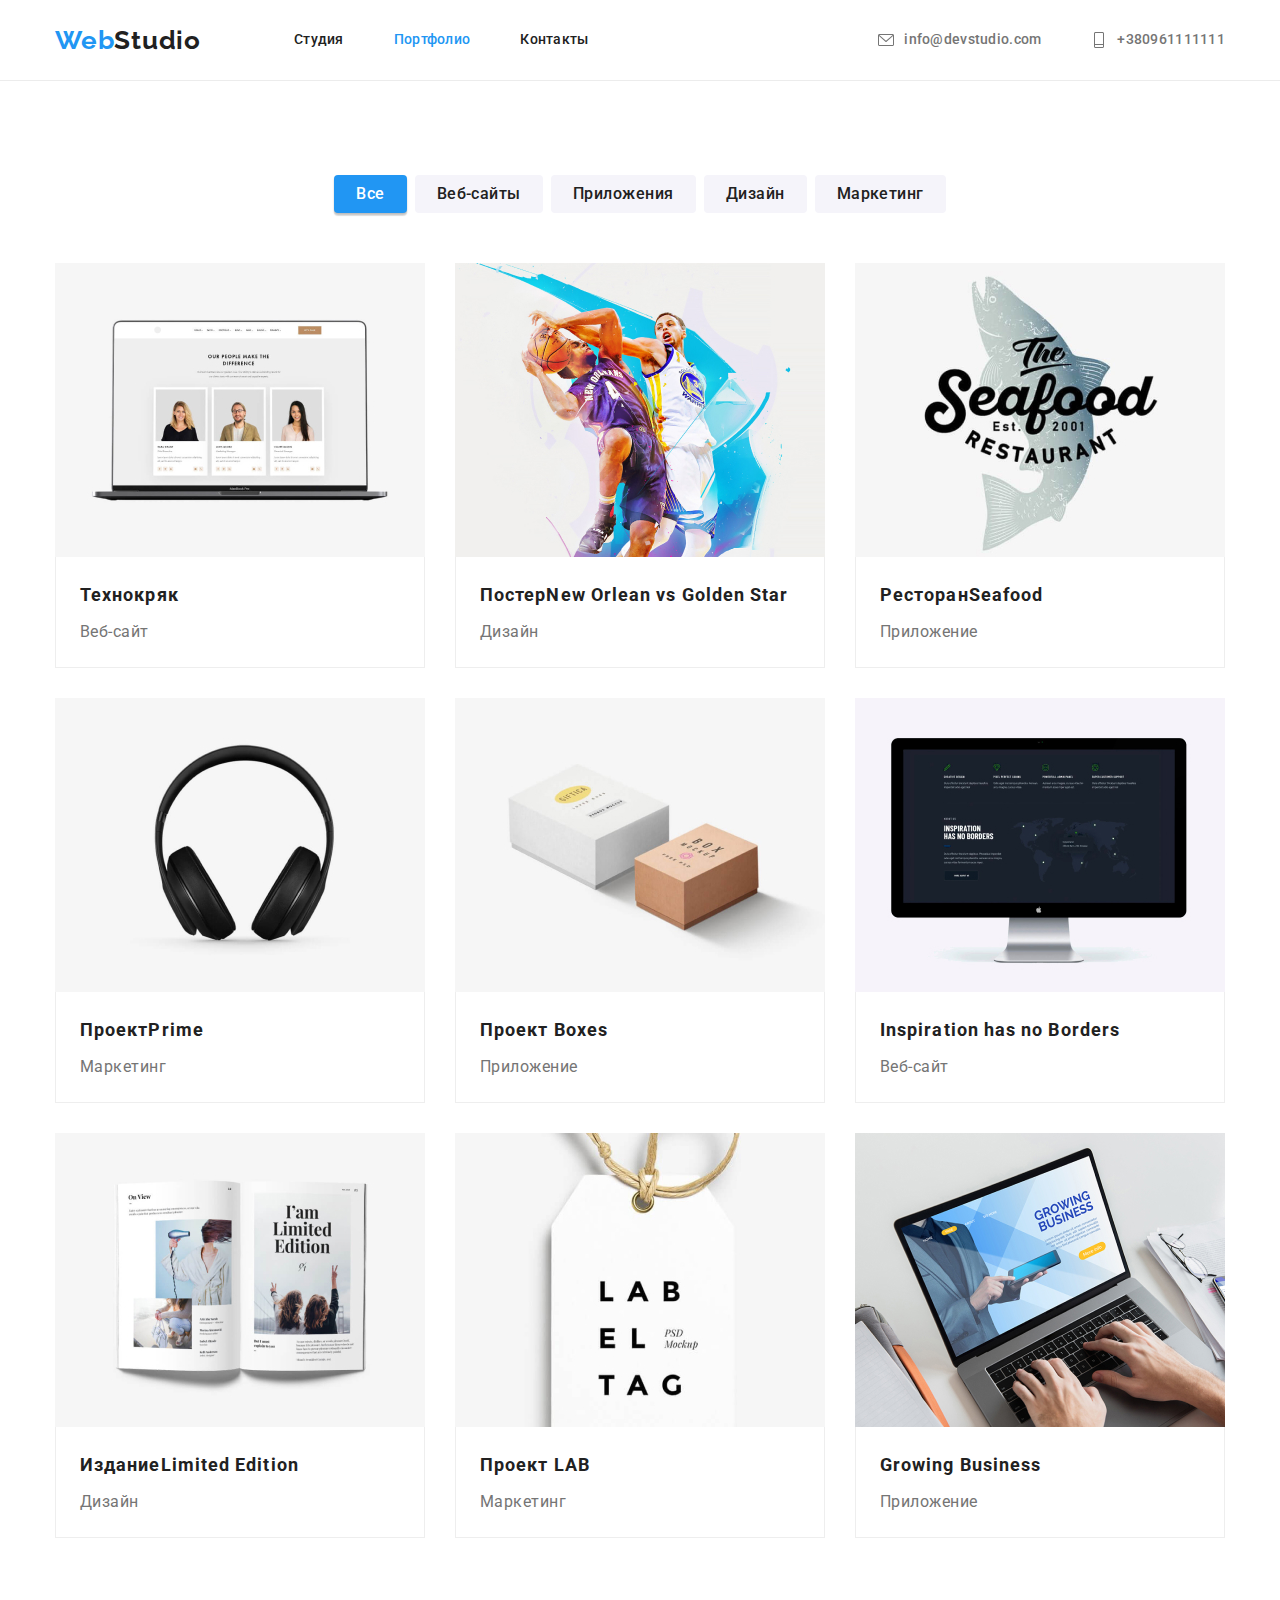
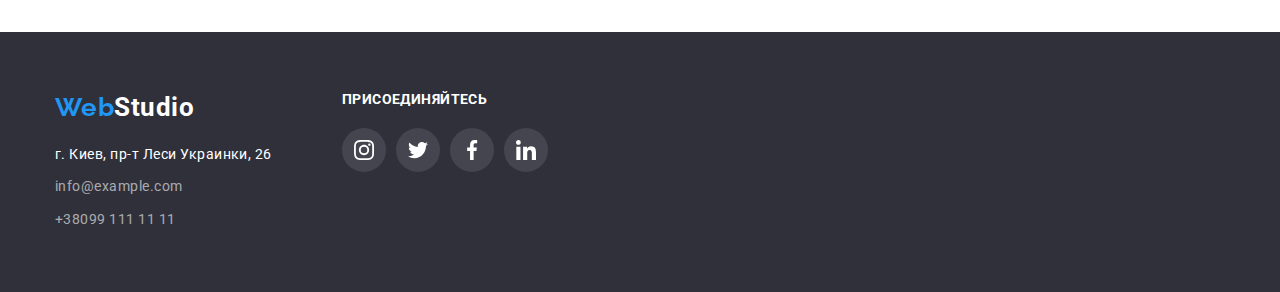
==== portfolio.html @ 5ae1af16 "hw5" ====
<!DOCTYPE html>
<html lang="ru">
<head>
    <meta charset="UTF-8">
    <meta http-equiv="X-UA-Compatible" content="IE=edge">
    <meta name="viewport" content="width=device-width, initial-scale=1.0">
    <title>Portfolio</title>
    <link href="https://fonts.googleapis.com/css2?family=Raleway:wght@700&family=Roboto:wght@400;500;700;900&display=swap" rel="stylesheet">
    <link rel="stylesheet" href="./css/modern-normalize.css">
    <link rel="stylesheet" href="./css/style.css">
    
</head>
<body>
<!-- Шапка сайта -->
     <header class="header">
       <div class="container">
           <div class="main-nav">
                <nav class="main-nav">
                    
                    <a href="" lang="en" class="logo"><span class="name_logo">Web</span>Studio</a> 
                    <ul class="site-nav list">
                        <li class="item-site-nav"><a href="./index.html" class="link">Студия</a></li>
                        <li class="item-site-nav"><a href="./portfolio.html" class="link current">Портфолио</a></li>
                        <li class="item-site-nav"><a href="" class="link">Контакты</a></li>           
                    </ul>             
                </nav>
                <ul class="cont-nav list">
                    <li class="item-site-nav ">
                            
                        <a href="mailto:info@devstudio.com" class="cont-link mail hover">
                            <svg class="contact-item" width="16px" height="12px">
                                <use href="./images/symbol.svg#icon-envelope"></use>
                            </svg>info@devstudio.com</a></li>
                    <li class="item-site-nav "><a href="tel:+380961111111" class="cont-link telephone">
                            <svg class="contact-item" width="16px" height="12px">
                                <use href="./images/symbol.svg#icon-telephone"></use>
                            </svg>+380961111111</a></li>
                </ul>
        </div>
    </header>

    <main>
       
        <section class="section">
            <div class="container">
                <h1 class="portfolio-hero visual-hidden">Наші роботи</h1>
                <ul class="btn-list list">
                    <li class="btn-click">
                        <button type="button" class="btn pointer current-active">Все</button>
                    </li>
                    <li class="btn-click">
                        <button type="button" class="btn pointer">Веб-сайты</button>
                    </li>
                    <li class="btn-click">
                        <button type="button" class="btn pointer">Приложения</button>
                    </li>
                    <li class="btn-click">
                        <button type="button" class="btn pointer">Дизайн</button>
                    </li>
                    <li class="btn-click">
                        <button type="button" class="btn pointer">Маркетинг</button>
                    </li>
                    
                </ul>

                <ul class="work-portfolio list">
                    <li class="bg-card"> 
                        <a href="#" class="portfolio-list">
                            <img src="./images/tech_cryak.jpg" alt="Розробка Веб-сайтів" width="370" class="work-card">
                            <div class="card-container"> 
                                <h2 class="work-title">Технокряк</h2>
                                <p class="work-paragraph" >Веб-сайт</p>
                            </div>
                        </a>
                    </li>
                    <li class="bg-card"> 
                        <a href="" class="portfolio-list">
                            <img src="./images/basketball.jpg" alt="Дизайн постерів" width="370" class="work-card">
                            <div class="card-container"> 
                                <h2 class="work-title">Постер<span lang="en">New Orlean vs Golden Star</span></h2>
                                <p class="work-paragraph" >Дизайн</p>
                            </div>
                        </a>
                    </li>
                    <li class="bg-card"> 
                        <a href="" class="portfolio-list">
                            <img src="./images/seafood.jpg" alt="Мобільні додатки закладів харчування" width="370" class="work-card">
                            <div class="card-container"> 
                                <h2 class="work-title">Ресторан<span lang="en">Seafood</span></h2>
                                <p class="work-paragraph" >Приложение</p>
                            </div>
                        </a>
                    </li>
                    <li class="bg-card"> 
                        <a href="" class="portfolio-list">
                            <img src="./images/prime.jpg" alt="Маркетинг" width="370" class="work-card">
                            <div class="card-container"> 
                                <h2 class="work-title">Проект<span lang="en">Prime</span></h2>
                                <p class="work-paragraph" >Маркетинг</p>
                            </div>
                        </a>
                    </li>
                    <li class="bg-card">
                        <a href="" class="portfolio-list">
                        <img src="./images/box.jpg" alt="База зберігання в додатку" width="370" class="work-card">
                        <div class="card-container"> 
                            <h2 class="work-title">Проект <span lang="en">Boxes</span></h2>
                            <p class="work-paragraph" >Приложение</p>
                        </div>
                        </a>
                    </li>
                    <li class="bg-card">
                        <a href="" class="portfolio-list">
                        <img src="./images/inspiration.jpg" alt="Веб-сайт для мотивації" width="370" class="work-card">
                        <div class="card-container">
                            <h2 class="work-title"><span lang="en">Inspiration has no Borders</span></h2>
                            <p class="work-paragraph" >Веб-сайт</p>
                        </div>
                        </a>
                    </li>
                    <li class="bg-card">
                        <a href="" class="portfolio-list">
                            <img src="./images/book.jpg" alt="Дизайн журналів" width="370" class="work-card">
                            <div class="card-container">
                                <h2 class="work-title">Издание<span lang="en">Limited Edition</span></h2>
                                <p class="work-paragraph" >Дизайн</p>
                            </div>
                        </a>
                    </li>
                    <li class="bg-card">
                        <a href="" class="portfolio-list">
                            <img src="./images/labe.jpg" alt="Проект бірок для товарів" width="370" class="work-card">
                            <div class="card-container"> 
                                <h2 class="work-title">Проект LAB</h2>
                                <p class="work-paragraph" >Маркетинг</p>
                            </div>    
                        </a>
                        
                    </li>
                    <li class="bg-card">
                        <a href="" class="portfolio-list">
                            <img src="./images/laptop.jpg" alt="Додатки для бізнесу" width="370" class="work-card">
                            <div class="card-container"> 
                                <h2 class="work-title"><span lang="en">Growing Business</span></h2>
                                <p class="work-paragraph" >Приложение</p>
                            </div>
                        </a>
                    </li>
                </ul>
            </div>
        </section>    
    </main>


    <!-- Подвал -->
    <footer class="footer">
        <div class="container decoration">
                <div>
                    <a href="#" lang="en" class="footer-logo"><span class="name_logo">Web</span>Studio</a>

                    <address>
                        <p class="cont-footer">г. Киев, пр-т Леси Украинки, 26</p>
                        <ul class="list"> 
                            <li class="address-mail"><a href="mailto:info@example.com" class="footer-list">info@example.com</a></li>
                            <li class="address-tel"><a href="tel:+380961111111" class="footer-list">+38099 111 11 11</a></li>
                        </ul>
                    </address>
                </div>
            <div class="social-footer">
                <h3 class="social-footer-title">присоединяйтесь</h3>
                 <ul class="social-footer-block">

                    <li class="social-footer-list"><a href="" class="soc-footer">
                        <svg class="social-footer-link" width="20" height="20">
                            <use href="./images/symbol.svg#icon-instagram">
                            </use>
                        </svg></a></li>

                    <li class="social-footer-list"><a href="" class="soc-footer">
                        <svg class="social-footer-link" width="20" height="20">
                            <use href="./images/symbol.svg#icon-twitter">
                            </use>
                        </svg></a></li>

                    <li class="social-footer-list"><a href="" class="soc-footer">
                        <svg class="social-footer-link" width="20" height="20">
                            <use href="./images/symbol.svg#icon-facebook">
                            </use>
                        </svg></a></li>

                    <li class="social-footer-list"><a href="" class="soc-footer">
                        <svg class="social-footer-link" width="20" height="20">
                            <use href="./images/symbol.svg#icon-linkedin">
                            </use>
                        </svg>
                    </a></li>
                </ul>
            </div> 
        </div>
    </footer>
</body>
</html>
---- css/style.css ----
/* КОЛІР ГОЛОВНОГО ТЕКСТУ #212121 */

/* КОЛІР ДРУГОРЯДНОГО ТЕКСТУ #757575 */

/* Білий колір тексту #FFFFFF */

/* Білий другорядний rgba(255, 255, 255, 0,6); */

/* акцент #2196F3 */

/* Колір сторінки другорядний #F5F4FA */

/* Колір сторінки другорядний #2F303A */



:root {
    --primary-text-color:rgba(117, 117, 117, 1);
    --title-text-color:#212121;
    --accent-color: #2196F3;
    --additional-color:#757575;
    --additional-white-color:#FFFFFF;
    --background-color:#2F303A;
    --background-team-color:#F5F4FA;
    --contact-text-color:#FFFFFF99;
    --bgc-work-card:#EEEEEE;
}

body {
    background-color: var(--additional-white-color);
    color: var(--primary-text-color);
    font-family: 'Roboto', sans-serif;
    letter-spacing: 0.03em;
}

.header {
    border-bottom: 1px solid #ECECEC;
}

.main-nav {
    display: flex;
    align-items: center;
}

.container {
    margin-left: auto;
    margin-right: auto;
    width: 1200px;
    padding-left: 15px;
    padding-right: 15px;
    border-bottom: 4 px solid var(--title-text-color);


}


.visual-hidden {
    color: rgba(0, 0, 0, 0);
    font-size: 0;
    padding-top: 0;
    padding-bottom: 0;
    margin-top: 0;
    margin-bottom: 0;
}

.logo {
    color: var(--title-text-color);
    text-decoration: none;
    font-family: 'Raleway', sans-serif;
    font-weight: bold;
    font-size: 26px;
    line-height: 1.19;
    letter-spacing: 0.03em;
    padding-top: 24px;
    padding-bottom: 24px;
}

.name_logo {
    color: var(--accent-color);
    font-family: 'Raleway', sans-serif;
    font-weight: bold;
    font-size: 26px;
    line-height: 1.19;
    letter-spacing: 0.03em;
    
}

.list {
    padding: 0;
    margin: 0;
    list-style: none;
}

.link {
    text-decoration: none;
    color: var(--title-text-color);
    font-weight: 500;
    font-size: 14px;
    line-height: 1.14;
    letter-spacing: 0.02em;
}

/* site nav */

.site-nav {
     display: flex;
     margin-left: 93px;
     
}

.site-nav .item-site-nav {
    margin-right: 50px;
    
    
}

.site-nav .item-site-nav:last-child {
    margin-right: 0;
}




.contact-item {
    width:16px;
    height: 16px;
    align-items: center;
    margin-right: 10px;
    background-repeat: no-repeat;
    display: inline-flex;
    background-size: contain;
    vertical-align: middle;
    fill: currentColor;
    


}
.contact-item:hover{
    fill: var(--accent-color);

}
    

.site-nav .link {
    display: block;
    padding-top: 32px;
    padding-bottom: 32px;
}
    
.site-nav.link {

    color: var(--title-text-color);
    font-weight: 500;
    font-size: 14px;
    line-height: 1.14;
    letter-spacing: 0.02em;
}

/* cont-nav */

.cont-link {
    color: var(--additional-color);
    text-decoration: none;
    font-weight: 500;
    font-size: 14px;
    line-height: 1.14;
    letter-spacing: 0.02em;
    padding-top: 32px;
    padding-bottom: 32px;
    display: block;
    
}


.cont-link:hover, 
.cont-nav .cont-link:focus {
    color:var(--accent-color);
    
}
.site-nav .link:hover,
.site-nav .link:focus {
    color:var(--accent-color);

}




.current {
    color: var(--accent-color);
}    


.cont-nav {
    display: flex;
    margin-left: auto;

}

.cont-nav .item-site-nav + .item-site-nav {
    margin-left: 50px;
}




/* hero */
.section-hero {
    background-color: var(--title-text-color);
    
    text-align: center;
    background-repeat: no-repeat;
    background-position: center;
    background-size: contain;
    padding-top: 200px;
    padding-bottom: 200px;
    background-image: linear-gradient(to bottom, rgba(47, 48, 58, 0.4),
    rgba(47, 48, 58, 0.4)), 
url(../images/hero-img.jpg);
    
} 

.section-hero .container {
    width: 696px;
}

.button {

    background-color: var(--accent-color);
    color: var(--additional-white-color);

    border-radius: 4px;
    border: none;


    padding: 10px 32px;
    min-width: 200px;
    margin-bottom: 0;


    font-family: Roboto;
    font-weight: bold;
    font-size: 16px;
    line-height: 1.9;
    letter-spacing: 0.06em;
    



    
}
.hero-title {

    margin-top: 0;
    margin-bottom: 30px;

    color: var(--additional-white-color);
    font-style: normal;;
    font-weight: 900;
    font-size: 44px;
    line-height: 1.36;
    letter-spacing: 0.06em;
    text-align: center;
    text-transform: uppercase;

}

/* Features */
.section {
    padding-top: 94px;
    padding-bottom: 94px;
    margin-bottom: 0;
    margin-top: 0;
    
}

.section .container {
    padding-top: 0;
    padding-bottom: 0;
    margin-top: 0;
    margin-bottom: 0;
}

.features{
    display: flex;
}

.features-list .title {
    text-align: left;
}


.features .features-list + .features-list {
    margin-left: 30px;
}

.features-title {

    margin-top: 0;
    margin-bottom: 0;
}

.features .title {

    
    color: var(--title-text-color);
    font-weight: bold;
    font-size: 14px;
    line-height: 1.14;
    text-transform: uppercase;
    
}

.title {

    margin-top: 0;
    margin-bottom: 10px;
    text-align: center;

}

.features-list {
    margin-top: 0;
    margin-bottom: 0;
    width: 272px;
    
    
}

.icon {
    width: 270px;

    padding-top: 25px;
    padding-bottom: 25px;
    display: flex;
    justify-content: center;
    box-shadow: 0px 4px 4px rgba(0, 0, 0, 0.25);
    border-radius: 4px;
    margin-bottom: 30px;
    background-position: center;
    background-color: var(--background-team-color);

}

.features-icon {

    width: 70px;
    height: 70px;
    background-repeat: no-repeat;

}

/* SECTION */
.section-work {
    padding-top: 0;
    padding-bottom: 94px;
}

.action-block {

}

.action-line {
    width: 370px;
    height: 70px;
    background: rgba(47, 48, 58, 0.8);
    position: absolute;
    padding-top: 27px;
    padding-bottom: 27px;
    top: 0;
}

.active-work-text {
    font-weight: bold;
    font-size: 14px;
    line-height: 1.14;
    text-align: center;
    letter-spacing: 0.03em;
    text-transform: uppercase;
    margin: 0;
    color: var(--additional-white-color);


}

.section-title {

    font-weight: bold;
    font-size: 36px;
    line-height: 1.17;
    text-align: center;

    color: var(--title-text-color);
    margin-top: 0;
    margin-bottom: 50px;
}

.text-title {

    margin-top: 0;
    margin-bottom: 0;


    font-size: 14px;
    line-height: 1.71;  
}

.work {
    display: flex;
}

.work .work-img + .work-img {
    margin-left: 30px;
}

.work-img {
    margin-top: 0;
    margin-bottom: 0;
    display: block;
    max-width: 100%;
    height: auto;
}




/* Team */
.team .title {

    color: var(--title-text-color);
    font-weight: 500;
    font-size: 16px;
    line-height: 1.19;
    margin-bottom: 10px;
    
}

.team {
       
    border-radius: 0px 0px 4px 4px; 
    display: flex;

}

.team-img {
    margin-top: 0;

}

.team .team-card + .team-card {
    margin-left: 30px;
}


.position-title {

    margin-top: 0;
    margin-bottom: 16px;

    



    font-size: 16px;
    line-height: 1.19;
    text-align: center;
}

.team-container{
    padding-top: 30px;
    padding-bottom: 30px;
    padding-left: 32px;
    padding-right: 32px;
    
}




.team-card {
    background-color: var(--additional-white-color);
    margin-top: 0;
    margin-bottom: 0;
    box-shadow: 0px 1px 3px rgba(0, 0, 0, 0.12), 0px 1px 1px rgba(0, 0, 0, 0.14), 0px 2px 1px rgba(0, 0, 0, 0.2);
    border-radius: 0px 0px 4px 4px;
}

.section-team {

    background-color: var(--background-team-color);
    padding-bottom: 94px;
}

.social-block {
    display: flex;
    list-style: none;
    padding: 0;


}

.social-list:last-child {
    margin-right: 0;

}


.social-list {    
    margin-right: 10px; 
    width: 44px;
    height: 44px;
}

.soc {

    display: flex;
    align-items: center;
    justify-content: center;
    height: 100%;
    width: 100%;
    border-radius: 50%;
   
    fill: #afb1b8;
}

.soc:hover,
.soc:focus {
    fill: #FFFFFF;
    background-color: var(--accent-color);
    border-radius: 50%;
}







.section-clients {
    
    padding-top: 0;
    padding-bottom: 94px;
}

.clients-block {
    display: flex;
    list-style: none;
    padding: 0;
}

.clients-list {

    margin-right: 30px;
    width: 170px;
    height: 92px;


}

.clients-list:last-child {
    margin-right: 0;

} 

.clients-link {
    width: 100%;
    height: 100%;   
    display: flex;
    align-items: center;
    justify-content: center;
    border: 1px solid #AFB1B8;
    box-sizing: border-box;
    border-radius: 4px;
    fill: #afb1b8;
}


.clients-link:hover,
.clients-link:focus{
    border-color: var(--accent-color);
    fill: var(--accent-color);
}



/* footer */
.footer {

    background-color: var(--background-color);

    padding-top: 60px;
    padding-bottom: 60px;
}
.footer-logo {

    margin-top: 0;
    margin-bottom: 20px;

    color: var(--additional-white-color);
    text-decoration: none;
    font-weight: bold;
    font-size: 26px;
    line-height: 1.19;
    display: block;



    
}
.cont-footer {
    color: var(--additional-white-color);
    font-size: 14px;
    line-height: 1.71;
    font-style: normal;

    margin-top: 0;
    margin-bottom: 9px;


}

.footer-list {
    color: var(--contact-text-color);
    text-decoration: none;
    font-size: 14px;
    line-height: 1.71;
    font-style: normal;

    margin-top: 0;

    
}

.address-mail {
    margin-bottom: 9px;
}

.address-tel {
    margin-bottom: 0;
    margin-bottom: 0;
}
.footer-list:hover,
.footer-list:focus {
    color:var(--accent-color);
}

.social-footer-block {
    display: flex;
    list-style: none;
    padding: 0;

    
}

.decoration {
    display: flex;


}

.social-footer-title {
    font-style: normal;
    font-weight: bold;
    font-size: 14px;
    line-height: 1.14;
    letter-spacing: 0.03em;
    text-transform: uppercase;
    color: var(--additional-white-color);
    margin-top: 0;
    margin-bottom: 20px;
}


.soc-footer {
    width: 100%;
    height: 100%;
    display: flex;
    align-items: center;
    justify-content: center;    
    background-color: rgba(255, 255, 255, 0.1);
    border-radius: 50%;

}


.social-footer-list:last-child {
    margin-right: 0;
}

.social-footer-list {
    margin-right: 10px;
    width: 44px;
    height: 44px;
}


.social-footer {
    margin-left: 70px;
    margin-right: 0;
}
.social-footer-link{
    fill: #FFFFFF;


}

.soc-footer:hover,
.soc-footer:focus {
background-color:var(--accent-color);
    
}


/* Page Portfolio */

.portfolio-hero {
    margin-top: 0;

}

.btn {
    background-color: var(--background-team-color);
    color: var(--title-text-color);

    font-family: Roboto;
    font-weight: 500;
    font-size: 16px;
    line-height: 1.63;
    border-radius: 4px;
    letter-spacing: 0.03em;
    border: none;
    padding-top: 6px;
    padding-bottom: 6px;
    padding-left: 22px;
    padding-right: 22px;


}

.btn-list .btn-click + .btn-click{
    margin-left: 8px;
}
.btn-list {
    padding-top: 0;
    margin-bottom: 50px;
    display: flex;
    justify-content: center;

}

.current-active {
    background-color: var(--accent-color);
    color: var(--additional-white-color);
    box-shadow: 0px 3px 1px rgba(0, 0, 0, 0.1), 0px 1px 2px rgba(0, 0, 0, 0.08), 0px 2px 2px rgba(0, 0, 0, 0.12);
border-radius: 4px;
}

.btn:hover,
.btn:focus {
    background-color: var(--accent-color);
    color: var(--additional-white-color);
    box-shadow: 0px 3px 1px rgba(0, 0, 0, 0.1), 0px 1px 2px rgba(0, 0, 0, 0.08), 0px 2px 2px rgba(0, 0, 0, 0.12);
    border-radius: 4px;

}



.pointer {
  cursor: pointer;
}

.card-container {
    padding-top: 20px;
    padding-bottom: 20px;
    padding-left: 24px;
    padding-right: 24px;

    
    border-left: 1px solid var(--bgc-work-card );
    border-right: 1px solid var(--bgc-work-card );
    border-bottom: 1px solid var(--bgc-work-card );

}

.work-portfolio {
    text-decoration: none;
    margin-top: 0;

    display: flex;
    flex-wrap: wrap;



}

.bg-card {

    width: calc((100% - 60px) / 3);   
    box-sizing: border-box;
    margin-right: 30px;
    margin-bottom: 30px;
}



.bg-card:nth-child(3n) {
    margin-right: 0;
}

.bg-card:nth-last-child(-n + 3) {
    margin-bottom: 0;   
}

.portfolio-list {
    text-decoration: none;
    display: block;
    

    
}

.portfolio-list:hover,
.portfolio-list:focus{
    box-shadow: 0px 3px 1px rgba(0, 0, 0, 0.1), 0px 1px 2px rgba(0, 0, 0, 0.08), 0px 2px 2px rgba(0, 0, 0, 0.12);
    border-radius: 4px;
}

.work-card {
    margin-top: 0;
    display: block;
    max-width: 100%;
    height: auto;


}

.work-title {
    font-weight: bold;
    font-size: 18px;
    line-height: 2;
    letter-spacing: 0.06em;
    color: var(--title-text-color);

    margin-top: 0;
    margin-bottom: 4px;

    
}

.work-paragraph {
    font-size: 16px;
    line-height: 1.86;
    color: var(--additional-color);

    margin-top: 0;
    margin-bottom: 0;


}
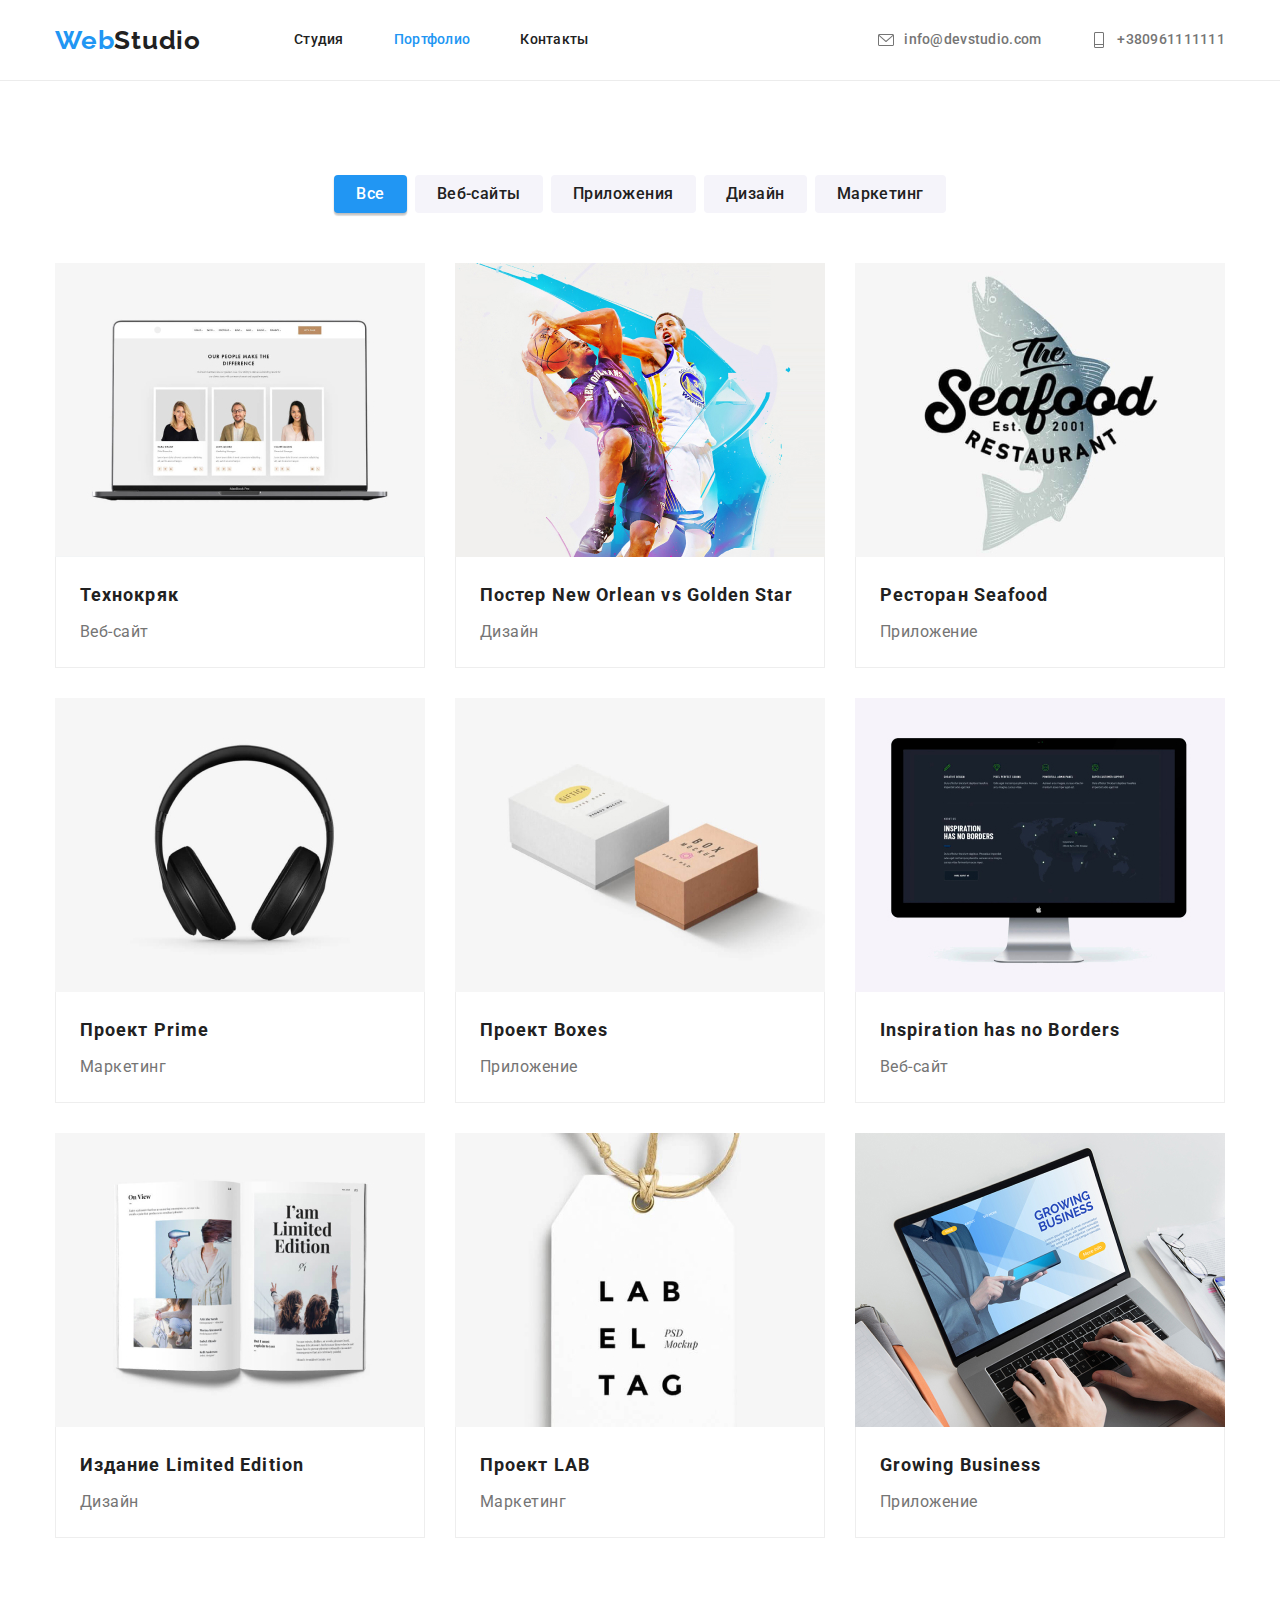
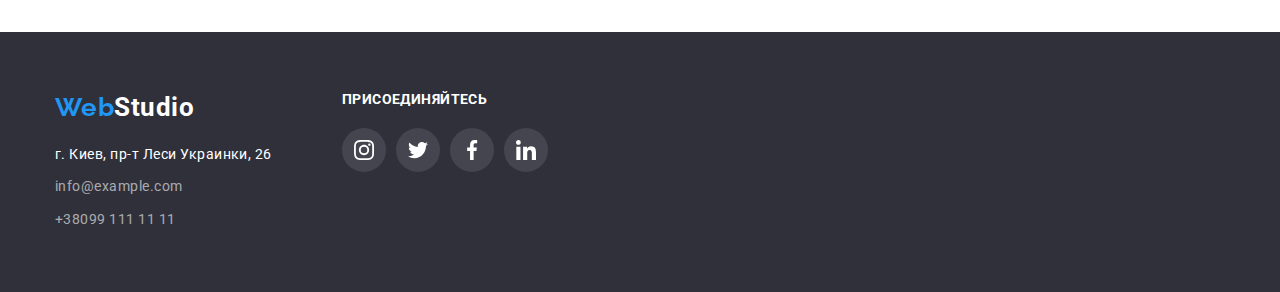
==== commit 18325e7d: "hw5" ====
--- a/portfolio.html
+++ b/portfolio.html
@@ -20,7 +20,7 @@
                     <a href="" lang="en" class="logo"><span class="name_logo">Web</span>Studio</a> 
                     <ul class="site-nav list">
                         <li class="item-site-nav"><a href="./index.html" class="link">Студия</a></li>
-                        <li class="item-site-nav"><a href="./portfolio.html" class="link current">Портфолио</a></li>
+                        <li class="item-site-nav"><a href="./portfolio.html" class="link active">Портфолио</a></li>
                         <li class="item-site-nav"><a href="" class="link">Контакты</a></li>           
                     </ul>             
                 </nav>
@@ -66,7 +66,17 @@
                 <ul class="work-portfolio list">
                     <li class="bg-card"> 
                         <a href="#" class="portfolio-list">
-                            <img src="./images/tech_cryak.jpg" alt="Розробка Веб-сайтів" width="370" class="work-card">
+                            <div class="card-overlay">
+                                <img src="./images/tech_cryak.jpg" alt="Розробка Веб-сайтів" width="370" class="work-card">
+                                    <div class="overlay">
+                                        <p class="card-active-text">
+                                            Технокряк это современная площадка распространения коронавируса. 
+                                            Компании используют эту платформу для цифрового шпионажа и атак 
+                                            на защищённые сервера конкурентов.
+                                        </p>
+                                    </div>
+                            </div>
+                            
                             <div class="card-container"> 
                                 <h2 class="work-title">Технокряк</h2>
                                 <p class="work-paragraph" >Веб-сайт</p>
@@ -77,7 +87,7 @@
                         <a href="" class="portfolio-list">
                             <img src="./images/basketball.jpg" alt="Дизайн постерів" width="370" class="work-card">
                             <div class="card-container"> 
-                                <h2 class="work-title">Постер<span lang="en">New Orlean vs Golden Star</span></h2>
+                                <h2 class="work-title">Постер<span lang="en"> New Orlean vs Golden Star</span></h2>
                                 <p class="work-paragraph" >Дизайн</p>
                             </div>
                         </a>
@@ -86,7 +96,7 @@
                         <a href="" class="portfolio-list">
                             <img src="./images/seafood.jpg" alt="Мобільні додатки закладів харчування" width="370" class="work-card">
                             <div class="card-container"> 
-                                <h2 class="work-title">Ресторан<span lang="en">Seafood</span></h2>
+                                <h2 class="work-title">Ресторан<span lang="en"> Seafood</span></h2>
                                 <p class="work-paragraph" >Приложение</p>
                             </div>
                         </a>
@@ -95,7 +105,7 @@
                         <a href="" class="portfolio-list">
                             <img src="./images/prime.jpg" alt="Маркетинг" width="370" class="work-card">
                             <div class="card-container"> 
-                                <h2 class="work-title">Проект<span lang="en">Prime</span></h2>
+                                <h2 class="work-title">Проект<span lang="en"> Prime</span></h2>
                                 <p class="work-paragraph" >Маркетинг</p>
                             </div>
                         </a>
@@ -104,7 +114,7 @@
                         <a href="" class="portfolio-list">
                         <img src="./images/box.jpg" alt="База зберігання в додатку" width="370" class="work-card">
                         <div class="card-container"> 
-                            <h2 class="work-title">Проект <span lang="en">Boxes</span></h2>
+                            <h2 class="work-title">Проект <span lang="en"> Boxes</span></h2>
                             <p class="work-paragraph" >Приложение</p>
                         </div>
                         </a>
@@ -122,7 +132,7 @@
                         <a href="" class="portfolio-list">
                             <img src="./images/book.jpg" alt="Дизайн журналів" width="370" class="work-card">
                             <div class="card-container">
-                                <h2 class="work-title">Издание<span lang="en">Limited Edition</span></h2>
+                                <h2 class="work-title">Издание <span lang="en">Limited Edition</span></h2>
                                 <p class="work-paragraph" >Дизайн</p>
                             </div>
                         </a>
@@ -198,5 +208,6 @@
             </div> 
         </div>
     </footer>
+
 </body>
 </html>--- a/css/style.css
+++ b/css/style.css
@@ -32,10 +32,16 @@
     color: var(--primary-text-color);
     font-family: 'Roboto', sans-serif;
     letter-spacing: 0.03em;
+
 }
 
 .header {
+    width: 100%;
+    min-height: 80px;
+    top: 0;
+    right: 0;
     border-bottom: 1px solid #ECECEC;
+    background-color: var(--additional-white-color);
 }
 
 .main-nav {
@@ -138,6 +144,7 @@
 }
 .contact-item:hover{
     fill: var(--accent-color);
+    transition: 250ms cubic-bezier(0.4, 0, 0.2, 1);
 
 }
     
@@ -146,8 +153,40 @@
     display: block;
     padding-top: 32px;
     padding-bottom: 32px;
-}
-    
+    position: relative;
+}
+
+.link::after {
+    content: "";
+    display: block;
+    width: 100%;
+    height: 4px;
+    background-color: var(--accent-color);
+    position: absolute;
+    border-radius: 2px;
+
+
+    left: 0;
+    bottom: 0;
+    opacity: 0;
+    transition: opasity 250ms cubic-bezier(0.4, 0, 0.2, 1);
+}
+
+
+
+.active {
+    color: var(--accent-color);
+
+    
+  
+}   
+    
+.site-nav .link:hover::after {
+    opacity: 1;
+    transition: 250ms cubic-bezier(0.4, 0, 0.2, 1);
+
+}
+
 .site-nav.link {
 
     color: var(--title-text-color);
@@ -176,20 +215,17 @@
 .cont-link:hover, 
 .cont-nav .cont-link:focus {
     color:var(--accent-color);
+    transition: 250ms cubic-bezier(0.4, 0, 0.2, 1);
     
 }
 .site-nav .link:hover,
 .site-nav .link:focus {
     color:var(--accent-color);
-
-}
-
-
-
-
-.current {
-    color: var(--accent-color);
-}    
+    transition: 250ms cubic-bezier(0.4, 0, 0.2, 1);
+
+}
+
+ 
 
 
 .cont-nav {
@@ -245,11 +281,61 @@
     line-height: 1.9;
     letter-spacing: 0.06em;
     
-
-
-
-    
-}
+    
+}
+
+.close {
+box-sizing: border-box;
+   
+}
+
+.close-btn {
+    height: 30px;
+    width: 30px;
+    border-radius: 50%;
+    display: flex;
+    justify-content: center;
+    align-items: center;
+    border: 1px solid rgba(0, 0, 0, 0.1);
+    background-color: var(--additional-white-color);
+    fill: var(--title-text-color);
+    position: absolute;
+    top: 8px;
+    right: 8px;
+}
+
+.modal-block {
+        position: relative;
+}
+.backdrop {
+    position: fixed;
+    top: 0;
+    left: 0;
+    bottom: 0;
+    right: 0;
+    background-color: rgba(0, 0, 0, 0.2);
+    z-index: 1;
+}
+
+.backdrop.is-hidden {
+    opacity: 0;
+    pointer-events: none;
+}
+
+.modal {
+    min-height: 581px;
+    min-width: 528px;
+    background-color: #fff;
+    position: absolute;
+    top: 50%;
+    left: 50%;
+    transform: translate(-50%, -50%);
+
+    box-shadow: 0px 1px 3px rgba(0, 0, 0, 0.12), 0px 1px 1px rgba(0, 0, 0, 0.14), 0px 2px 1px rgba(0, 0, 0, 0.2);
+    border-radius: 4px;
+
+}
+
 .hero-title {
 
     margin-top: 0;
@@ -358,7 +444,8 @@
 }
 
 .action-block {
-
+    position: relative;
+    line-height: 0;
 }
 
 .action-line {
@@ -368,7 +455,9 @@
     position: absolute;
     padding-top: 27px;
     padding-bottom: 27px;
-    top: 0;
+    bottom: 0;
+    right: 0;
+
 }
 
 .active-work-text {
@@ -529,6 +618,7 @@
     fill: #FFFFFF;
     background-color: var(--accent-color);
     border-radius: 50%;
+    transition: 250ms cubic-bezier(0.4, 0, 0.2, 1);
 }
 
 
@@ -580,6 +670,7 @@
 .clients-link:focus{
     border-color: var(--accent-color);
     fill: var(--accent-color);
+    transition: 250ms cubic-bezier(0.4, 0, 0.2, 1);
 }
 
 
@@ -643,6 +734,7 @@
 .footer-list:hover,
 .footer-list:focus {
     color:var(--accent-color);
+    transition: 250ms cubic-bezier(0.4, 0, 0.2, 1);
 }
 
 .social-footer-block {
@@ -708,6 +800,7 @@
 .soc-footer:hover,
 .soc-footer:focus {
 background-color:var(--accent-color);
+transition: 250ms cubic-bezier(0.4, 0, 0.2, 1);
     
 }
 
@@ -762,6 +855,7 @@
     color: var(--additional-white-color);
     box-shadow: 0px 3px 1px rgba(0, 0, 0, 0.1), 0px 1px 2px rgba(0, 0, 0, 0.08), 0px 2px 2px rgba(0, 0, 0, 0.12);
     border-radius: 4px;
+    transition: 250ms cubic-bezier(0.4, 0, 0.2, 1);
 
 }
 
@@ -770,6 +864,40 @@
 .pointer {
   cursor: pointer;
 }
+
+.card-overlay {
+    position: relative;
+    overflow: hidden;
+
+}
+
+.overlay {
+    background: rgba(33, 150, 243, 0.9);
+
+    display: flex;
+    align-items: center;
+    position: absolute;
+    width: 100%;
+    height: 100%;
+    top: 0;
+    transform: translatey(100%);
+    transition: transform 250ms cubic-bezier(0.4, 0, 0.2, 1);
+}
+
+.card-active-text {
+    color: var(--additional-white-color);
+    font-size: 18px;
+    line-height: 1.6;
+
+    padding-top: 63px;
+    padding-bottom: 63px;
+    padding-right: 24px;
+    padding-left: 24px;
+
+ 
+} 
+    
+
 
 .card-container {
     padding-top: 20px;
@@ -801,6 +929,7 @@
     box-sizing: border-box;
     margin-right: 30px;
     margin-bottom: 30px;
+
 }
 
 
@@ -817,14 +946,18 @@
     text-decoration: none;
     display: block;
     
-
-    
+}
+
+.portfolio-list:focus .overlay,
+.portfolio-list:hover .overlay {
+  transform: translatey(0);
 }
 
 .portfolio-list:hover,
 .portfolio-list:focus{
     box-shadow: 0px 3px 1px rgba(0, 0, 0, 0.1), 0px 1px 2px rgba(0, 0, 0, 0.08), 0px 2px 2px rgba(0, 0, 0, 0.12);
     border-radius: 4px;
+    transition: 250ms cubic-bezier(0.4, 0, 0.2, 1);
 }
 
 .work-card {
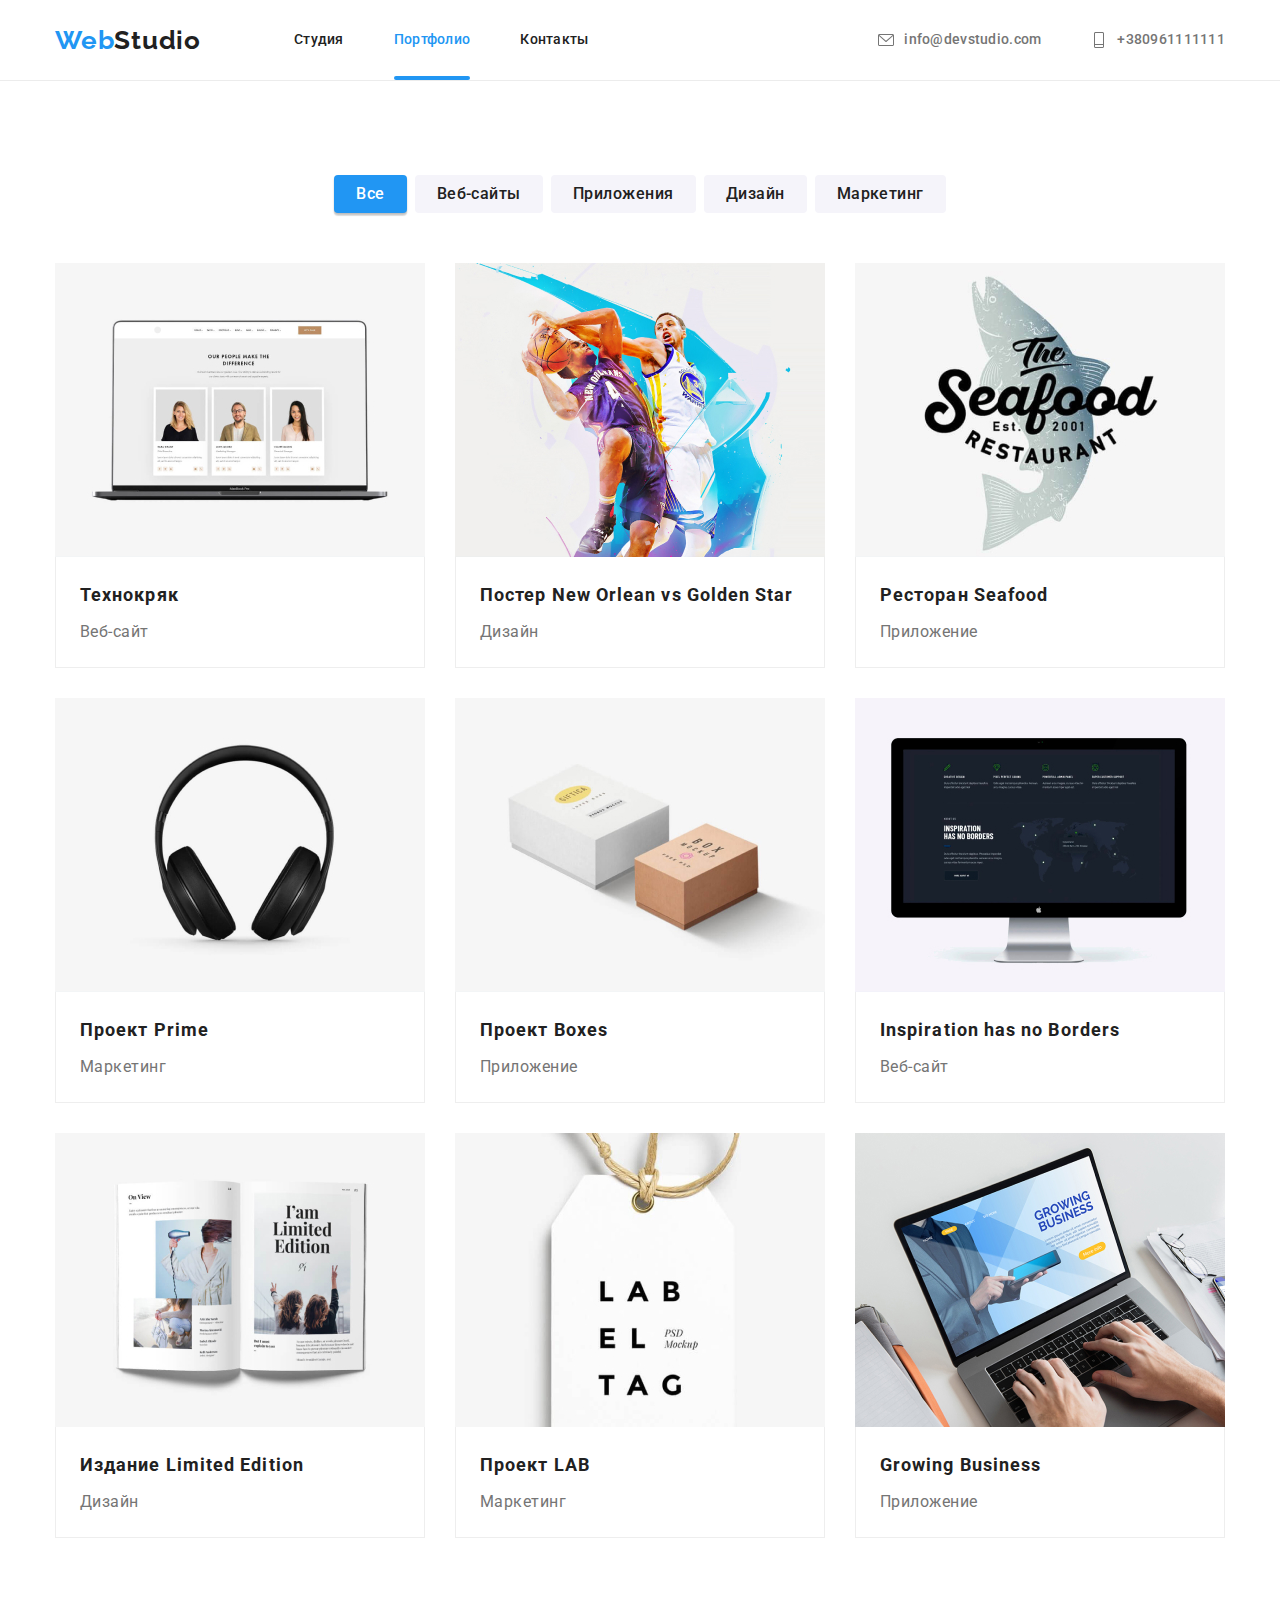
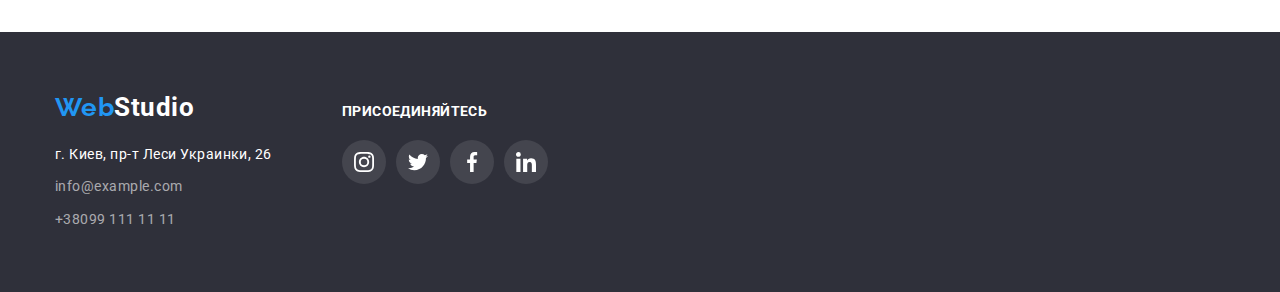
==== commit 8d863e45: "Update portfolio.html" ====
--- a/portfolio.html
+++ b/portfolio.html
@@ -84,8 +84,18 @@
                         </a>
                     </li>
                     <li class="bg-card"> 
-                        <a href="" class="portfolio-list">
-                            <img src="./images/basketball.jpg" alt="Дизайн постерів" width="370" class="work-card">
+                        <a href="#" class="portfolio-list">
+                            <div class="card-overlay">
+                                <img src="./images/basketball.jpg" alt="Дизайн постерів" width="370" class="work-card">
+                                    <div class="overlay">
+                                        <p class="card-active-text">
+                                            Технокряк это современная площадка распространения коронавируса. 
+                                            Компании используют эту платформу для цифрового шпионажа и атак 
+                                            на защищённые сервера конкурентов.
+                                        </p>
+                                    </div>   
+
+                            </div>
                             <div class="card-container"> 
                                 <h2 class="work-title">Постер<span lang="en"> New Orlean vs Golden Star</span></h2>
                                 <p class="work-paragraph" >Дизайн</p>
@@ -94,7 +104,16 @@
                     </li>
                     <li class="bg-card"> 
                         <a href="" class="portfolio-list">
+                            <div class="card-overlay">
                             <img src="./images/seafood.jpg" alt="Мобільні додатки закладів харчування" width="370" class="work-card">
+                                    <div class="overlay">
+                                        <p class="card-active-text">
+                                            Технокряк это современная площадка распространения коронавируса. 
+                                            Компании используют эту платформу для цифрового шпионажа и атак 
+                                            на защищённые сервера конкурентов.
+                                        </p>
+                                    </div> 
+                                </div>                                 
                             <div class="card-container"> 
                                 <h2 class="work-title">Ресторан<span lang="en"> Seafood</span></h2>
                                 <p class="work-paragraph" >Приложение</p>
@@ -103,7 +122,16 @@
                     </li>
                     <li class="bg-card"> 
                         <a href="" class="portfolio-list">
-                            <img src="./images/prime.jpg" alt="Маркетинг" width="370" class="work-card">
+                            <div class="card-overlay">
+                                <img src="./images/prime.jpg" alt="Маркетинг" width="370" class="work-card">
+                                    <div class="overlay">
+                                        <p class="card-active-text">
+                                            Технокряк это современная площадка распространения коронавируса. 
+                                            Компании используют эту платформу для цифрового шпионажа и атак 
+                                            на защищённые сервера конкурентов.
+                                        </p>
+                                    </div>
+                            </div>
                             <div class="card-container"> 
                                 <h2 class="work-title">Проект<span lang="en"> Prime</span></h2>
                                 <p class="work-paragraph" >Маркетинг</p>
@@ -112,25 +140,52 @@
                     </li>
                     <li class="bg-card">
                         <a href="" class="portfolio-list">
-                        <img src="./images/box.jpg" alt="База зберігання в додатку" width="370" class="work-card">
-                        <div class="card-container"> 
-                            <h2 class="work-title">Проект <span lang="en"> Boxes</span></h2>
-                            <p class="work-paragraph" >Приложение</p>
+                            <div class="card-overlay">
+                                <img src="./images/box.jpg" alt="База зберігання в додатку" width="370" class="work-card">
+                                    <div class="overlay">
+                                        <p class="card-active-text">
+                                            Технокряк это современная площадка распространения коронавируса. 
+                                            Компании используют эту платформу для цифрового шпионажа и атак 
+                                            на защищённые сервера конкурентов.
+                                        </p>
+                                    </div>
+                            </div>
+                            <div class="card-container"> 
+                                <h2 class="work-title">Проект <span lang="en"> Boxes</span></h2>
+                                <p class="work-paragraph" >Приложение</p>
+                            </div>
+                        </a>
+                    </li>
+                    <li class="bg-card">
+                        <a href="" class="portfolio-list">
+                            <div class="card-overlay">
+                                <img src="./images/inspiration.jpg" alt="Веб-сайт для мотивації" width="370" class="work-card">
+                                    <div class="overlay">
+                                        <p class="card-active-text">
+                                            Технокряк это современная площадка распространения коронавируса. 
+                                            Компании используют эту платформу для цифрового шпионажа и атак 
+                                            на защищённые сервера конкурентов.
+                                        </p>
+                                    </div>
+                            </div>
+                            <div class="card-container">
+                                <h2 class="work-title"><span lang="en">Inspiration has no Borders</span></h2>
+                                <p class="work-paragraph" >Веб-сайт</p>
                         </div>
                         </a>
                     </li>
                     <li class="bg-card">
                         <a href="" class="portfolio-list">
-                        <img src="./images/inspiration.jpg" alt="Веб-сайт для мотивації" width="370" class="work-card">
-                        <div class="card-container">
-                            <h2 class="work-title"><span lang="en">Inspiration has no Borders</span></h2>
-                            <p class="work-paragraph" >Веб-сайт</p>
-                        </div>
-                        </a>
-                    </li>
-                    <li class="bg-card">
-                        <a href="" class="portfolio-list">
-                            <img src="./images/book.jpg" alt="Дизайн журналів" width="370" class="work-card">
+                            <div class="card-overlay">
+                                <img src="./images/book.jpg" alt="Дизайн журналів" width="370" class="work-card">
+                                    <div class="overlay">
+                                        <p class="card-active-text">
+                                            Технокряк это современная площадка распространения коронавируса. 
+                                            Компании используют эту платформу для цифрового шпионажа и атак 
+                                            на защищённые сервера конкурентов.
+                                        </p>
+                                    </div>
+                            </div>
                             <div class="card-container">
                                 <h2 class="work-title">Издание <span lang="en">Limited Edition</span></h2>
                                 <p class="work-paragraph" >Дизайн</p>
@@ -139,7 +194,16 @@
                     </li>
                     <li class="bg-card">
                         <a href="" class="portfolio-list">
-                            <img src="./images/labe.jpg" alt="Проект бірок для товарів" width="370" class="work-card">
+                            <div class="card-overlay">
+                                <img src="./images/labe.jpg" alt="Проект бірок для товарів" width="370" class="work-card">
+                                    <div class="overlay">
+                                        <p class="card-active-text">
+                                            Технокряк это современная площадка распространения коронавируса. 
+                                            Компании используют эту платформу для цифрового шпионажа и атак 
+                                            на защищённые сервера конкурентов.
+                                        </p>
+                                    </div>
+                            </div>
                             <div class="card-container"> 
                                 <h2 class="work-title">Проект LAB</h2>
                                 <p class="work-paragraph" >Маркетинг</p>
@@ -149,7 +213,16 @@
                     </li>
                     <li class="bg-card">
                         <a href="" class="portfolio-list">
-                            <img src="./images/laptop.jpg" alt="Додатки для бізнесу" width="370" class="work-card">
+                            <div class="card-overlay">
+                                <img src="./images/laptop.jpg" alt="Додатки для бізнесу" width="370" class="work-card">
+                                    <div class="overlay">
+                                        <p class="card-active-text">
+                                            Технокряк это современная площадка распространения коронавируса. 
+                                            Компании используют эту платформу для цифрового шпионажа и атак 
+                                            на защищённые сервера конкурентов.
+                                        </p>
+                                    </div>
+                            </div>
                             <div class="card-container"> 
                                 <h2 class="work-title"><span lang="en">Growing Business</span></h2>
                                 <p class="work-paragraph" >Приложение</p>
--- a/css/style.css
+++ b/css/style.css
@@ -156,7 +156,7 @@
     position: relative;
 }
 
-.link::after {
+.active::after {
     content: "";
     display: block;
     width: 100%;
@@ -168,7 +168,7 @@
 
     left: 0;
     bottom: 0;
-    opacity: 0;
+    opacity: 1;
     transition: opasity 250ms cubic-bezier(0.4, 0, 0.2, 1);
 }
 
@@ -176,6 +176,7 @@
 
 .active {
     color: var(--accent-color);
+    
 
     
   
@@ -248,7 +249,9 @@
     text-align: center;
     background-repeat: no-repeat;
     background-position: center;
-    background-size: contain;
+    background-size: cover;
+    width: 1600px;
+    margin: 0 auto;
     padding-top: 200px;
     padding-bottom: 200px;
     background-image: linear-gradient(to bottom, rgba(47, 48, 58, 0.4),
@@ -409,22 +412,21 @@
 .features-list {
     margin-top: 0;
     margin-bottom: 0;
-    width: 272px;
+
+
     
     
 }
 
 .icon {
     width: 270px;
-
-    padding-top: 25px;
-    padding-bottom: 25px;
+    height: 120px;
     display: flex;
     justify-content: center;
-    box-shadow: 0px 4px 4px rgba(0, 0, 0, 0.25);
+
     border-radius: 4px;
     margin-bottom: 30px;
-    background-position: center;
+    align-items: center;
     background-color: var(--background-team-color);
 
 }
@@ -440,6 +442,7 @@
 /* SECTION */
 .section-work {
     padding-top: 0;
+
     padding-bottom: 94px;
 }
 
@@ -534,6 +537,9 @@
 
 .team-img {
     margin-top: 0;
+    display: block;
+    max-width: 100%;
+    height: auto;
 
 }
 
@@ -578,6 +584,7 @@
 .section-team {
 
     background-color: var(--background-team-color);
+    padding-top: 94px;
     padding-bottom: 94px;
 }
 
@@ -585,6 +592,7 @@
     display: flex;
     list-style: none;
     padding: 0;
+    
 
 
 }
@@ -630,6 +638,7 @@
 .section-clients {
     
     padding-top: 0;
+    padding-top: 94px;
     padding-bottom: 94px;
 }
 
@@ -637,6 +646,8 @@
     display: flex;
     list-style: none;
     padding: 0;
+    margin: 0;
+    justify-content: space-between;
 }
 
 .clients-list {
@@ -660,10 +671,12 @@
     align-items: center;
     justify-content: center;
     border: 1px solid #AFB1B8;
-    box-sizing: border-box;
+
     border-radius: 4px;
     fill: #afb1b8;
-}
+    
+}
+
 
 
 .clients-link:hover,
@@ -741,13 +754,14 @@
     display: flex;
     list-style: none;
     padding: 0;
+    margin: 0;
 
     
 }
 
 .decoration {
     display: flex;
-
+    align-items: baseline;
 
 }
 
@@ -880,7 +894,7 @@
     width: 100%;
     height: 100%;
     top: 0;
-    transform: translatey(100%);
+    transform: translateY(100%);
     transition: transform 250ms cubic-bezier(0.4, 0, 0.2, 1);
 }
 
